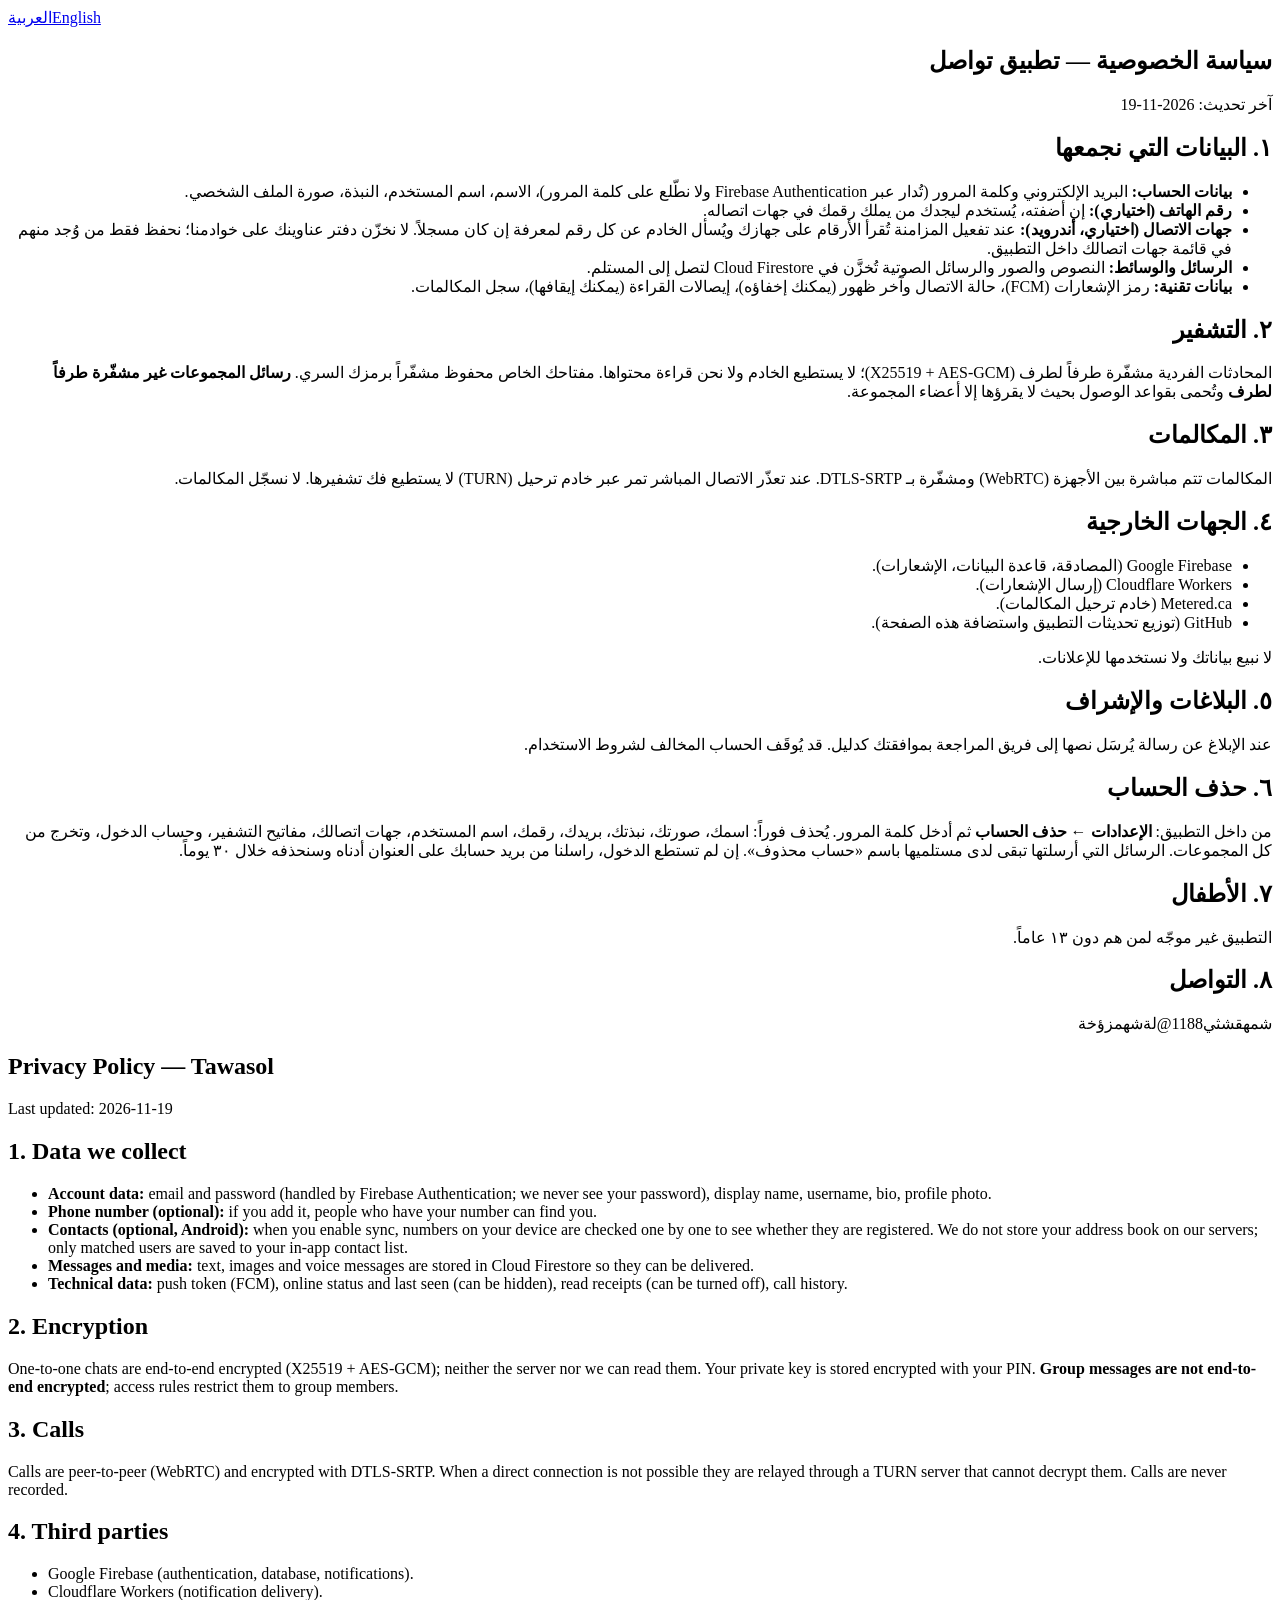
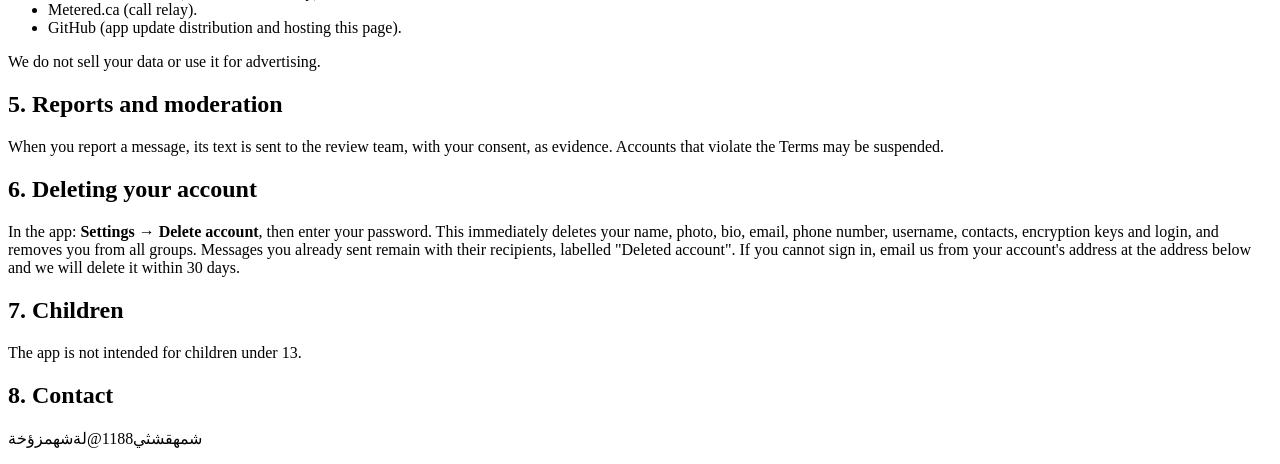
==== privacy.html @ 54fba4da "Update privacy.html" ====
<!DOCTYPE html>
<html lang="ar"><head><meta charset="utf-8"><meta name="viewport" content="width=device-width,initial-scale=1">
<title>سياسة الخصوصية — تواصل | Privacy Policy — Tawasol</title><link rel="stylesheet" href="style.css"></head>
<body>
<div class="lang"><a href="#ar">العربية</a><a href="#en">English</a></div>

<section id="ar" dir="rtl">
<h1>سياسة الخصوصية — تطبيق تواصل</h1>
<p class="muted">آخر تحديث: 2026-11-19</p>

<h2>١. البيانات التي نجمعها</h2>
<ul>
<li><b>بيانات الحساب:</b> البريد الإلكتروني وكلمة المرور (تُدار عبر Firebase Authentication ولا نطّلع على كلمة المرور)، الاسم، اسم المستخدم، النبذة، صورة الملف الشخصي.</li>
<li><b>رقم الهاتف (اختياري):</b> إن أضفته، يُستخدم ليجدك من يملك رقمك في جهات اتصاله.</li>
<li><b>جهات الاتصال (اختياري، أندرويد):</b> عند تفعيل المزامنة تُقرأ الأرقام على جهازك ويُسأل الخادم عن كل رقم لمعرفة إن كان مسجلاً. لا نخزّن دفتر عناوينك على خوادمنا؛ نحفظ فقط من وُجد منهم في قائمة جهات اتصالك داخل التطبيق.</li>
<li><b>الرسائل والوسائط:</b> النصوص والصور والرسائل الصوتية تُخزَّن في Cloud Firestore لتصل إلى المستلم.</li>
<li><b>بيانات تقنية:</b> رمز الإشعارات (FCM)، حالة الاتصال وآخر ظهور (يمكنك إخفاؤه)، إيصالات القراءة (يمكنك إيقافها)، سجل المكالمات.</li>
</ul>

<h2>٢. التشفير</h2>
<p>المحادثات الفردية مشفّرة طرفاً لطرف (X25519 + AES-GCM)؛ لا يستطيع الخادم ولا نحن قراءة محتواها. مفتاحك الخاص محفوظ مشفّراً برمزك السري. <b>رسائل المجموعات غير مشفّرة طرفاً لطرف</b> وتُحمى بقواعد الوصول بحيث لا يقرؤها إلا أعضاء المجموعة.</p>

<h2>٣. المكالمات</h2>
<p>المكالمات تتم مباشرة بين الأجهزة (WebRTC) ومشفّرة بـ DTLS-SRTP. عند تعذّر الاتصال المباشر تمر عبر خادم ترحيل (TURN) لا يستطيع فك تشفيرها. لا نسجّل المكالمات.</p>

<h2>٤. الجهات الخارجية</h2>
<ul>
<li>Google Firebase (المصادقة، قاعدة البيانات، الإشعارات).</li>
<li>Cloudflare Workers (إرسال الإشعارات).</li>
<li>Metered.ca (خادم ترحيل المكالمات).</li>
<li>GitHub (توزيع تحديثات التطبيق واستضافة هذه الصفحة).</li>
</ul>
<p>لا نبيع بياناتك ولا نستخدمها للإعلانات.</p>

<h2>٥. البلاغات والإشراف</h2>
<p>عند الإبلاغ عن رسالة يُرسَل نصها إلى فريق المراجعة بموافقتك كدليل. قد يُوقَف الحساب المخالف لشروط الاستخدام.</p>

<h2 id="delete">٦. حذف الحساب</h2>
<p>من داخل التطبيق: <b>الإعدادات ← حذف الحساب</b> ثم أدخل كلمة المرور. يُحذف فوراً: اسمك، صورتك، نبذتك، بريدك، رقمك، اسم المستخدم، جهات اتصالك، مفاتيح التشفير، وحساب الدخول، وتخرج من كل المجموعات. الرسائل التي أرسلتها تبقى لدى مستلميها باسم «حساب محذوف». إن لم تستطع الدخول، راسلنا من بريد حسابك على العنوان أدناه وسنحذفه خلال ٣٠ يوماً.</p>

<h2>٧. الأطفال</h2>
<p>التطبيق غير موجّه لمن هم دون ١٣ عاماً.</p>

<h2>٨. التواصل</h2>
<p>شمهقشثي1188@لةشهمزؤخة</p>
</section>

<section id="en" dir="ltr">
<h1>Privacy Policy — Tawasol</h1>
<p class="muted">Last updated: 2026-11-19</p>

<h2>1. Data we collect</h2>
<ul>
<li><b>Account data:</b> email and password (handled by Firebase Authentication; we never see your password), display name, username, bio, profile photo.</li>
<li><b>Phone number (optional):</b> if you add it, people who have your number can find you.</li>
<li><b>Contacts (optional, Android):</b> when you enable sync, numbers on your device are checked one by one to see whether they are registered. We do not store your address book on our servers; only matched users are saved to your in-app contact list.</li>
<li><b>Messages and media:</b> text, images and voice messages are stored in Cloud Firestore so they can be delivered.</li>
<li><b>Technical data:</b> push token (FCM), online status and last seen (can be hidden), read receipts (can be turned off), call history.</li>
</ul>

<h2>2. Encryption</h2>
<p>One-to-one chats are end-to-end encrypted (X25519 + AES-GCM); neither the server nor we can read them. Your private key is stored encrypted with your PIN. <b>Group messages are not end-to-end encrypted</b>; access rules restrict them to group members.</p>

<h2>3. Calls</h2>
<p>Calls are peer-to-peer (WebRTC) and encrypted with DTLS-SRTP. When a direct connection is not possible they are relayed through a TURN server that cannot decrypt them. Calls are never recorded.</p>

<h2>4. Third parties</h2>
<ul>
<li>Google Firebase (authentication, database, notifications).</li>
<li>Cloudflare Workers (notification delivery).</li>
<li>Metered.ca (call relay).</li>
<li>GitHub (app update distribution and hosting this page).</li>
</ul>
<p>We do not sell your data or use it for advertising.</p>

<h2>5. Reports and moderation</h2>
<p>When you report a message, its text is sent to the review team, with your consent, as evidence. Accounts that violate the Terms may be suspended.</p>

<h2 id="delete-en">6. Deleting your account</h2>
<p>In the app: <b>Settings → Delete account</b>, then enter your password. This immediately deletes your name, photo, bio, email, phone number, username, contacts, encryption keys and login, and removes you from all groups. Messages you already sent remain with their recipients, labelled "Deleted account". If you cannot sign in, email us from your account's address at the address below and we will delete it within 30 days.</p>

<h2>7. Children</h2>
<p>The app is not intended for children under 13.</p>

<h2>8. Contact</h2>
<p>شمهقشثي1188@لةشهمزؤخة</p>
</section>
</body></html>
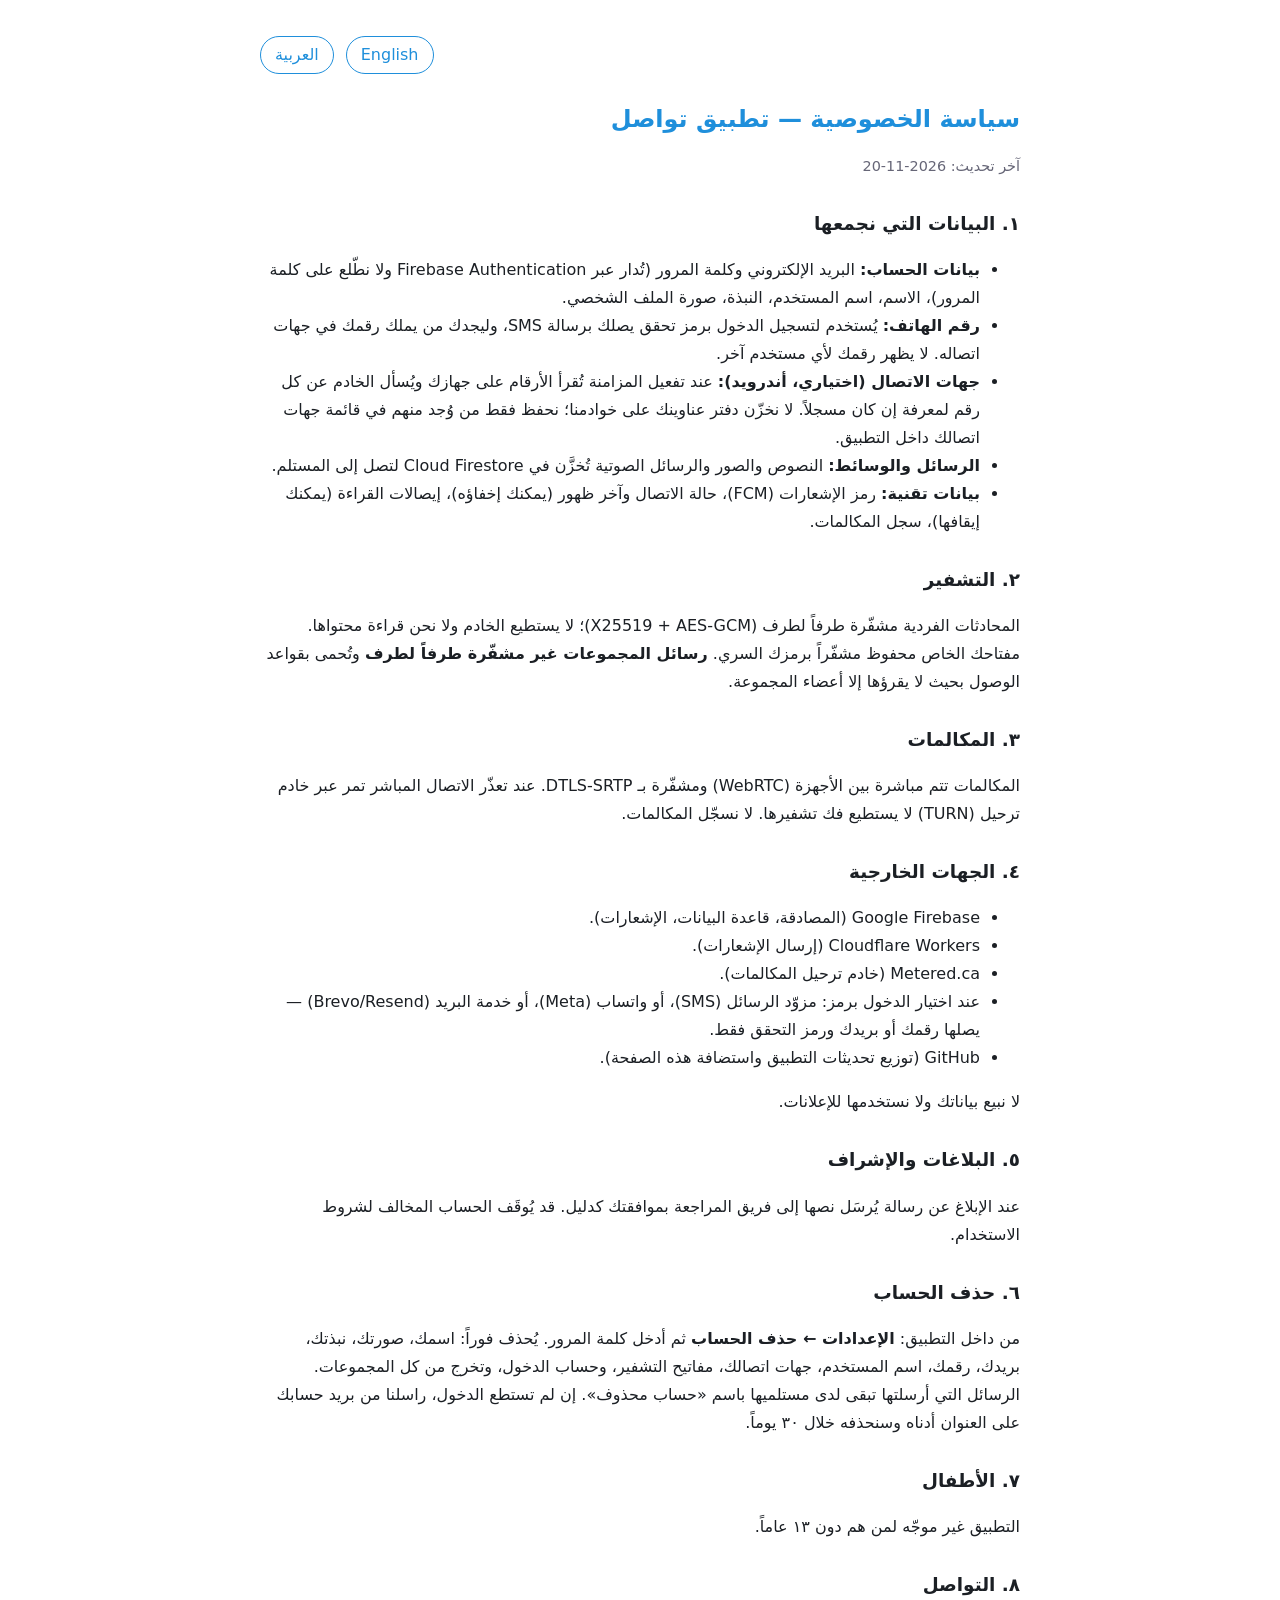
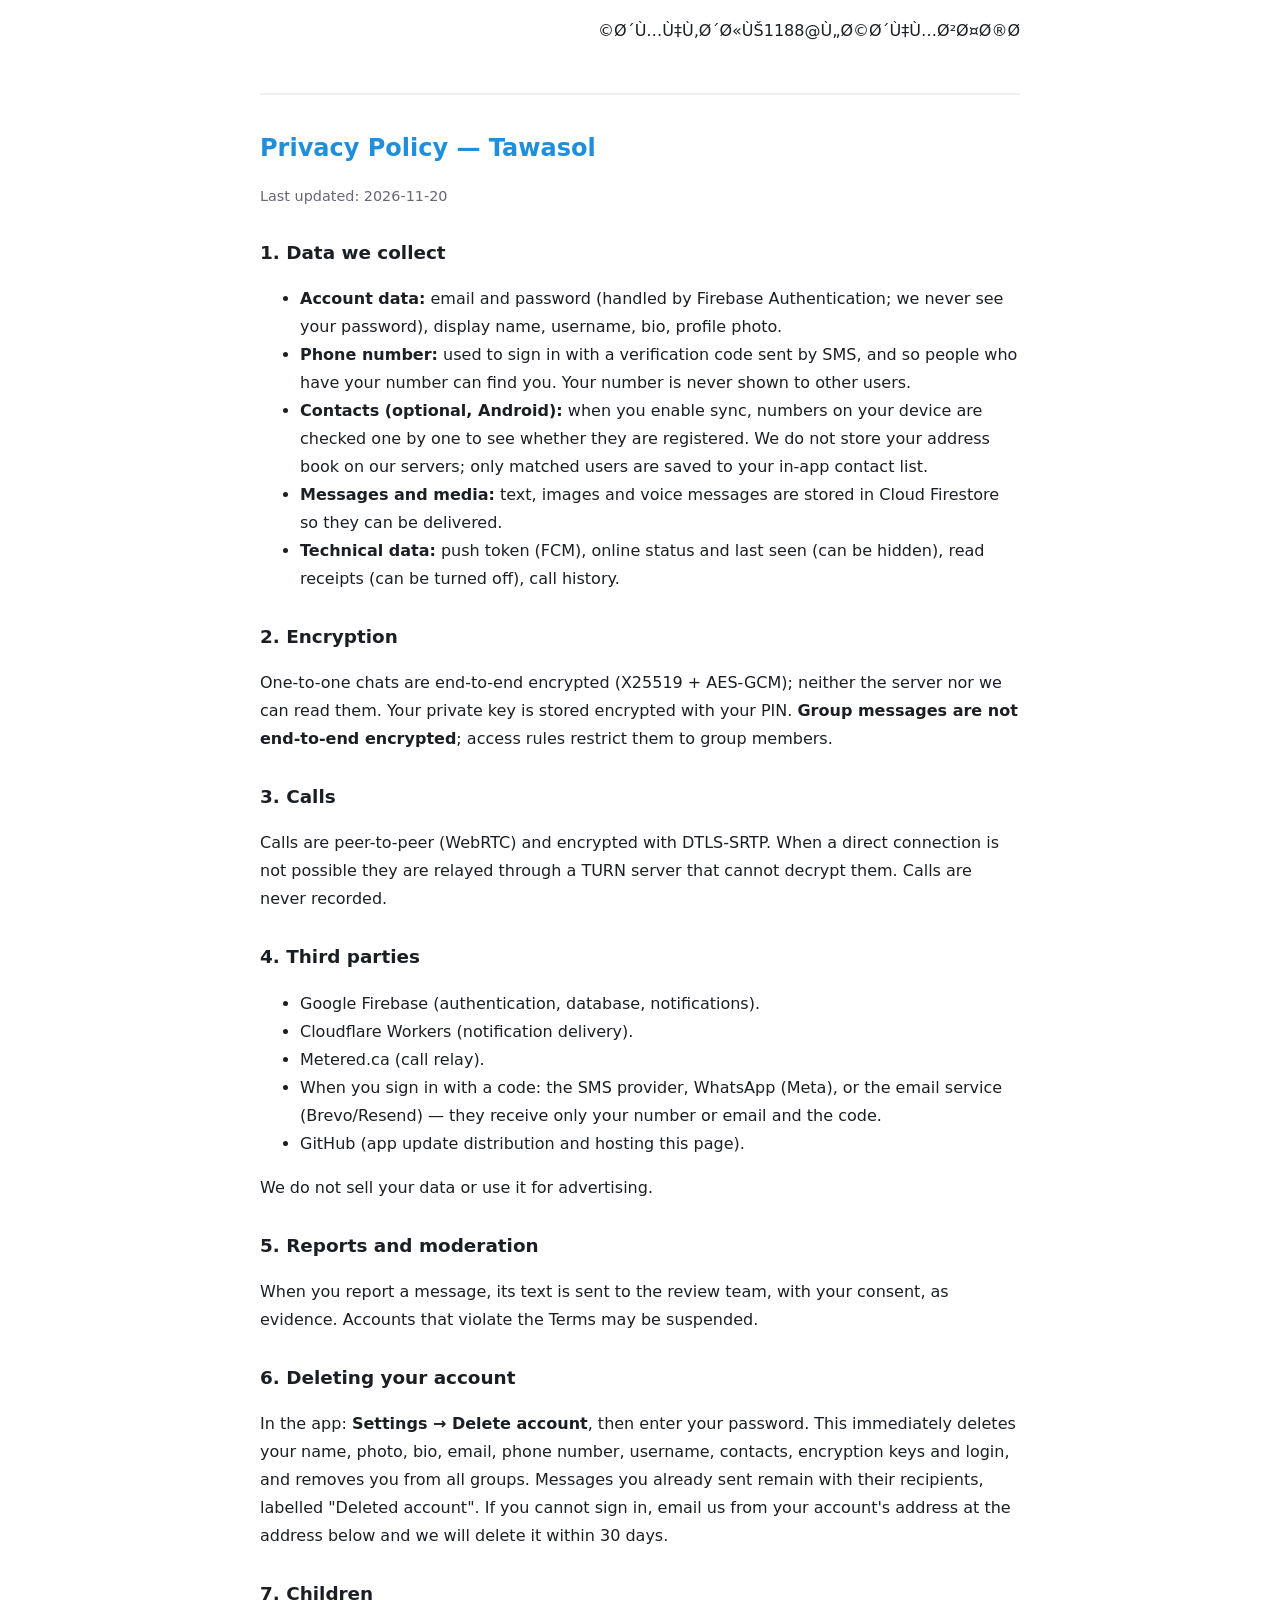
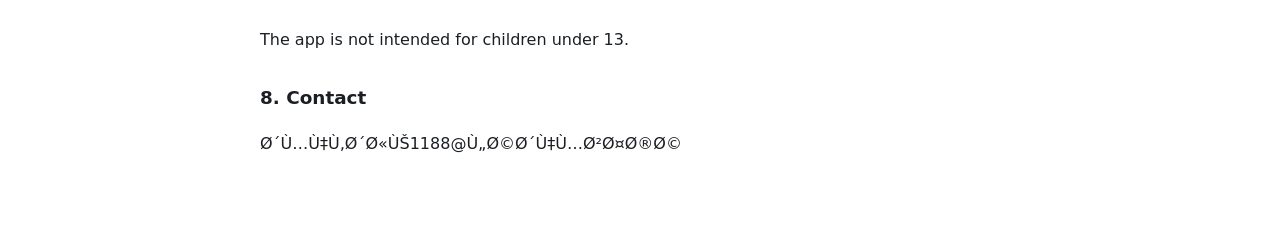
==== commit 10f35281: "Update privacy.html" ====
--- a/privacy.html
+++ b/privacy.html
@@ -6,12 +6,12 @@
 
 <section id="ar" dir="rtl">
 <h1>سياسة الخصوصية — تطبيق تواصل</h1>
-<p class="muted">آخر تحديث: 2026-11-19</p>
+<p class="muted">آخر تحديث: 2026-11-20</p>
 
 <h2>١. البيانات التي نجمعها</h2>
 <ul>
 <li><b>بيانات الحساب:</b> البريد الإلكتروني وكلمة المرور (تُدار عبر Firebase Authentication ولا نطّلع على كلمة المرور)، الاسم، اسم المستخدم، النبذة، صورة الملف الشخصي.</li>
-<li><b>رقم الهاتف (اختياري):</b> إن أضفته، يُستخدم ليجدك من يملك رقمك في جهات اتصاله.</li>
+<li><b>رقم الهاتف:</b> يُستخدم لتسجيل الدخول برمز تحقق يصلك برسالة SMS، وليجدك من يملك رقمك في جهات اتصاله. لا يظهر رقمك لأي مستخدم آخر.</li>
 <li><b>جهات الاتصال (اختياري، أندرويد):</b> عند تفعيل المزامنة تُقرأ الأرقام على جهازك ويُسأل الخادم عن كل رقم لمعرفة إن كان مسجلاً. لا نخزّن دفتر عناوينك على خوادمنا؛ نحفظ فقط من وُجد منهم في قائمة جهات اتصالك داخل التطبيق.</li>
 <li><b>الرسائل والوسائط:</b> النصوص والصور والرسائل الصوتية تُخزَّن في Cloud Firestore لتصل إلى المستلم.</li>
 <li><b>بيانات تقنية:</b> رمز الإشعارات (FCM)، حالة الاتصال وآخر ظهور (يمكنك إخفاؤه)، إيصالات القراءة (يمكنك إيقافها)، سجل المكالمات.</li>
@@ -28,6 +28,7 @@
 <li>Google Firebase (المصادقة، قاعدة البيانات، الإشعارات).</li>
 <li>Cloudflare Workers (إرسال الإشعارات).</li>
 <li>Metered.ca (خادم ترحيل المكالمات).</li>
+<li>عند اختيار الدخول برمز: مزوّد الرسائل (SMS)، أو واتساب (Meta)، أو خدمة البريد (Brevo/Resend) — يصلها رقمك أو بريدك ورمز التحقق فقط.</li>
 <li>GitHub (توزيع تحديثات التطبيق واستضافة هذه الصفحة).</li>
 </ul>
 <p>لا نبيع بياناتك ولا نستخدمها للإعلانات.</p>
@@ -42,17 +43,17 @@
 <p>التطبيق غير موجّه لمن هم دون ١٣ عاماً.</p>
 
 <h2>٨. التواصل</h2>
-<p>شمهقشثي1188@لةشهمزؤخة</p>
+<p>Ø´Ù…Ù‡Ù‚Ø´Ø«ÙŠ1188@Ù„Ø©Ø´Ù‡Ù…Ø²Ø¤Ø®Ø©</p>
 </section>
 
 <section id="en" dir="ltr">
 <h1>Privacy Policy — Tawasol</h1>
-<p class="muted">Last updated: 2026-11-19</p>
+<p class="muted">Last updated: 2026-11-20</p>
 
 <h2>1. Data we collect</h2>
 <ul>
 <li><b>Account data:</b> email and password (handled by Firebase Authentication; we never see your password), display name, username, bio, profile photo.</li>
-<li><b>Phone number (optional):</b> if you add it, people who have your number can find you.</li>
+<li><b>Phone number:</b> used to sign in with a verification code sent by SMS, and so people who have your number can find you. Your number is never shown to other users.</li>
 <li><b>Contacts (optional, Android):</b> when you enable sync, numbers on your device are checked one by one to see whether they are registered. We do not store your address book on our servers; only matched users are saved to your in-app contact list.</li>
 <li><b>Messages and media:</b> text, images and voice messages are stored in Cloud Firestore so they can be delivered.</li>
 <li><b>Technical data:</b> push token (FCM), online status and last seen (can be hidden), read receipts (can be turned off), call history.</li>
@@ -69,6 +70,7 @@
 <li>Google Firebase (authentication, database, notifications).</li>
 <li>Cloudflare Workers (notification delivery).</li>
 <li>Metered.ca (call relay).</li>
+<li>When you sign in with a code: the SMS provider, WhatsApp (Meta), or the email service (Brevo/Resend) — they receive only your number or email and the code.</li>
 <li>GitHub (app update distribution and hosting this page).</li>
 </ul>
 <p>We do not sell your data or use it for advertising.</p>
@@ -83,6 +85,6 @@
 <p>The app is not intended for children under 13.</p>
 
 <h2>8. Contact</h2>
-<p>شمهقشثي1188@لةشهمزؤخة</p>
+<p>Ø´Ù…Ù‡Ù‚Ø´Ø«ÙŠ1188@Ù„Ø©Ø´Ù‡Ù…Ø²Ø¤Ø®Ø©</p>
 </section>
 </body></html>
--- a/style.css
+++ b/style.css
@@ -0,0 +1,6 @@
+body{font-family:system-ui,-apple-system,"Segoe UI",Tahoma,sans-serif;max-width:760px;margin:0 auto;padding:24px 18px 60px;line-height:1.75;color:#1b1f24;background:#fff}
+h1{color:#1F8FDB;margin-bottom:4px}h2{margin-top:28px;font-size:1.15em}
+.muted{color:#667;font-size:.9em}.lang{display:flex;gap:12px;margin:12px 0 24px}
+.lang a{color:#1F8FDB;text-decoration:none;border:1px solid #1F8FDB;border-radius:20px;padding:4px 14px}
+section[dir=ltr]{border-top:2px solid #eee;margin-top:48px;padding-top:12px}
+@media(prefers-color-scheme:dark){body{background:#17212b;color:#e6e9ee}.muted{color:#9aa}}
